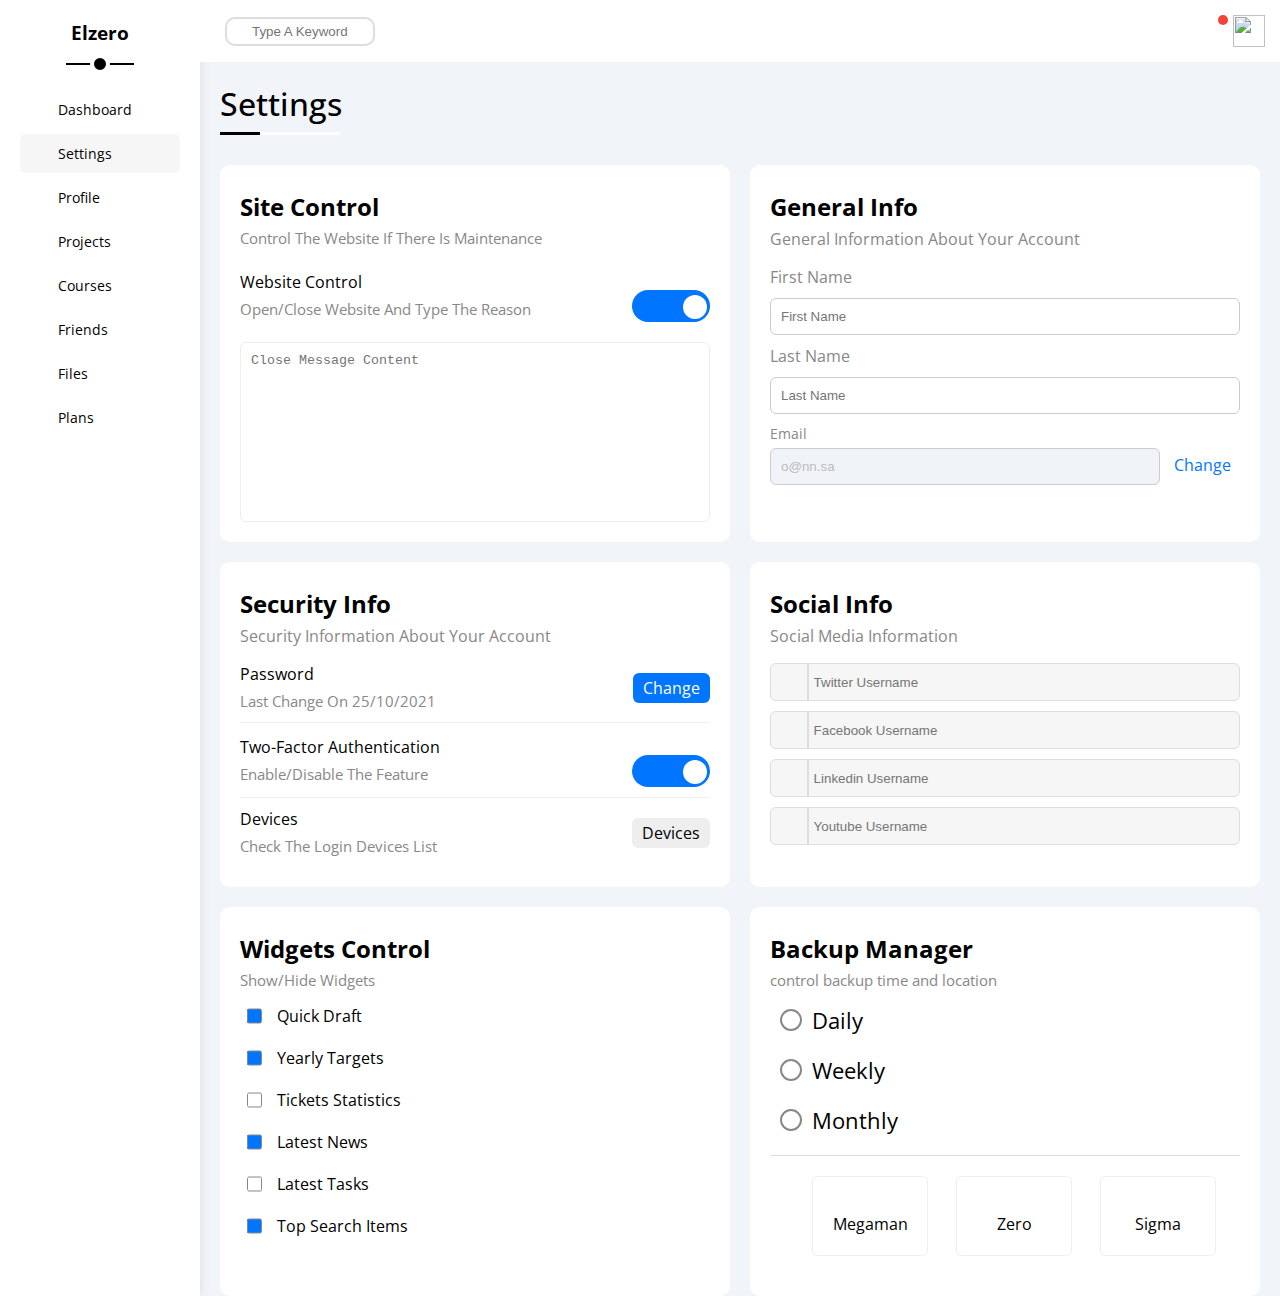
==== settings.html @ 2c856f1b "ADD setting.html" ====
<!DOCTYPE html>
<html lang="en">

<head>
  <meta charset="UTF-8">
  <meta http-equiv="X-UA-Compatible" content="IE=edge">
  <meta name="viewport" content="width=device-width, initial-scale=1.0">
  <!-- Font Awesom Library -->
  <link rel="stylesheet" href="/css/all.min.css">
  <!-- main templet framework file -->
  <link rel="stylesheet" href="/css/framework.css">
  <!-- Rendor All Element Normally -->
  <link rel="stylesheet" href="/css/normaliz_file.css">
  <!-- main templet css file -->
  <link rel="stylesheet" href="/css/style.css">
  <!-- Googl Font  -->
  <link rel="preconnect" href="https://fonts.googleapis.com">
  <link rel="preconnect" href="https://fonts.gstatic.com" crossorigin>
  <link
    href="https://fonts.googleapis.com/css2?family=Open+Sans:wght@300;400;700&family=Work+Sans:wght@200;300;400;500;600;700;800&display=swap"
    rel="stylesheet">

  <title>Dashboard</title>
</head>

<body>
  <!-- Start Page -->
  <div class=" d-flex p-relative bg-eee page">
    <!-- Start Sidebar -->
    <div class=" bg-white p-20 sidebar">
      <h3 class="mt-0 p-relative txt-c ">Elzero</h3>
      <ul>
        <li>
          <a class=" d-flex align-center fs-14 c-black rad-6 p-10" href="index.html">
            <i class="fa-regular fa-chart-bar fa-fw"></i>
            <span class="ml-10">Dashboard</span>
          </a>
        </li>
        <li>
          <a class="active d-flex align-center fs-14 c-black rad-6 p-10" href="settings.html">
            <i class="fa-solid fa-gear fa-fw"></i>
            <span class="ml-10">Settings</span>
          </a>
        </li>
        <li>
          <a class="d-flex align-center fs-14 c-black rad-6 p-10" href="profile.html">
            <i class="fa-regular fa-user fa-fw"></i>
            <span class="ml-10">Profile</span>
          </a>
        </li>
        <li>
          <a class="d-flex align-center fs-14 c-black rad-6 p-10 " href="projects.html">
            <i class="fa-solid fa-diagram-project fa-fw"></i>
            <span class="ml-10">Projects</span>
          </a>
        </li>
        <li>
          <a class="d-flex align-center fs-14 c-black rad-6 p-10" href="courses.html">
            <i class="fa-solid fa-graduation-cap fa-fw"></i>
            <span class="ml-10">Courses</span>
          </a>
        </li>
        <li>
          <a class="d-flex align-center fs-14 c-black rad-6 p-10" href="friends.html">
            <i class="fa-regular fa-circle-user fa-fw"></i>
            <span class="ml-10">Friends</span>
          </a>
        </li>
        <li>
          <a class="d-flex align-center fs-14 c-black rad-6 p-10" href="files.html">
            <i class="fa-regular fa-file fa-fw"></i>
            <span class="ml-10">Files</span>
          </a>
        </li>
        <li>
          <a class="d-flex align-center fs-14 c-black rad-6 p-10" href="plans.html">
            <i class="fa-regular fa-credit-card fa-fw"></i>
            <span class="ml-10">Plans</span>
          </a>
        </li>
      </ul>
    </div>
    <!-- End Sidebar -->
    <!-- Start Contetnt -->
    <div class="flex-1 over-h content-all">
      <div class="bg-white w-full between-flex p-15 over-h head">
        <div class="p-relative ml-10 search">
          <input type="search" class="rad-10" placeholder="Type A Keyword">
        </div>
        <div class="icons d-flex align-center">
          <div class="notification p-relative ">
            <i class="fa-regular fa-bell fa-lg"></i>
          </div>
          <img class="ml-10" src="/images/avatar.png" alt="">
        </div>
      </div>
      <!-- Start Main Heading -->
      <h1 class="p-relative main-heading">settings</h1>
      <!-- End Main Heading -->
      <!-- Start Wrapper  -->
      <div class="d-grid gap-20 settings-page wrapper">
        <!-- Start Site Control -->
        <div class="rad-10 p-20 bg-white site-control">
          <h2 class="mt-5 mb-5 text-cap ">site control</h2>
          <p class="mt-0 c-grey fs-15 mb-20">Control The Website If There Is Maintenance</p>
          <div class="between-flex mb-15">
            <div>
              <span class="d-block text-cap mb-5">website control</span>
              <span class="c-grey text-cap mb-5 fs-15">Open/Close Website And Type The Reason</span>
            </div>
            <div>
              <label for="toggele">
                <input id="toggele" type="checkbox" class="toggele-checkbox" checked>
                <div class="toggele-switch">
                </div>
              </label>
            </div>
          </div>
          <textarea class=" p-10 rad-6 d-block w-full close-message" placeholder="Close Message Content"
            spellcheck="false"></textarea>
          </textarea>
        </div>
        <!-- End Site Control -->
        <!-- Start General Info  -->
        <div class="rad-10 p-20 bg-white general-info ">
          <h2 class="mt-5 mb-5 text-cap">general info </h2>
          <p class="mt-0 c-grey">General Information About Your Account</p>
          <div class="mb-10">
            <label for="first" class="text-cap d-block mb-10 c-grey"> first name</label>
            <input type="text" class="d-block w-full rad-6 p-10 border-ccc" id="first" placeholder="First Name">
          </div>
          <div class="mb-10">
            <label for="last" class="text-cap d-block mb-10 c-grey"> last name</label>
            <input type="text" class="d-block w-full rad-6 p-10 border-ccc" id="last" placeholder="Last Name">
          </div>
          <div>
            <label class="fs-14 c-grey d-block mb-5" for="email">Email</label>
            <input class="email b-none border-ccc p-10 rad-6 w-full mr-10" id="email" type="email" value="o@nn.sa"
              disabled="">
            <a class="c-blue" href="#">Change</a>
          </div>
        </div>
        <!-- End General Info  -->
        <!-- Start Security Info  -->
        <div class="rad-10 p-20 bg-white security">
          <h2 class="mt-5 mb-5 text-cap">security info </h2>
          <p class="mt-0 c-grey">Security Information About Your Account</p>
          <div class="between-flex mb-10 pb-10 bb-eee box">
            <div>
              <span class="d-block mb-5 text-cap">password</span>
              <span class="c-grey text-cap fs-15">Last Change On 25/10/2021</span>
            </div>
            <a href="" class="d-block btn-shap bg-blue c-white text-cap">change</a>
          </div>
          <div class="between-flex mb-10 pb-10 bb-eee box">
            <div>
              <span class="d-block mb-5 text-cap">Two-Factor Authentication</span>
              <span class="c-grey text-cap fs-15">Enable/Disable The Feature</span>
            </div>
            <div>
              <label for="security">
                <input id="security" type="checkbox" class="toggele-checkbox" checked>
                <div class="toggele-switch">
                </div>
              </label>
            </div>
          </div>
          <div class="between-flex pb-10 box">
            <div>
              <span class="d-block mb-5 text-cap">devices</span>
              <span class="c-grey text-cap fs-15">Check The Login Devices List</span>
            </div>
            <a href="" class="d-block btn-shap bg-eee text-cap">devices</a>
          </div>
        </div>
        <!-- End Security Info  -->
        <!-- Start Social Info  -->
        <div class="rad-10 p-20 bg-white social-info">
          <h2 class="mt-5 mb-5 text-cap">social Info</h2>
          <p class="mt-0 c-grey">Social Media Information</p>
          <div class=" d-flex mb-10 box">
            <i class="fa-brands fa-twitter center-flex c-grey"></i>
            <input class="w-full p-5 " type="text" placeholder="Twitter Username">
          </div>
          <div class=" d-flex mb-10 box">
            <i class="fa-brands fa-facebook-f center-flex c-grey"></i>
            <input class="w-full p-5 " type="text" placeholder="Facebook Username">
          </div>
          <div class=" d-flex mb-10 box">
            <i class="fa-brands fa-linkedin center-flex c-grey"></i>
            <input class="w-full p-5 " type="text" placeholder="Linkedin Username">
          </div>
          <div class=" d-flex mb-10 box">
            <i class="fa-brands fa-youtube center-flex c-grey"></i>
            <input class="w-full p-5 " type="text" placeholder="Youtube Username">
          </div>
        </div>
        <!-- End Social Info  -->
        <!-- Start Widgets Control -->
        <div class="rad-10 p-20 bg-white widgets">
          <h2 class="mt-5 mb-5 text-cap">widgets control</h2>
          <p class="mt-0 c-grey fs-15">Show/Hide Widgets</p>
          <div class=" d-flex align-center mb-20 check-box">
            <input class="" type="checkbox" id="quick-draft" checked>
            <label for="quick-draft" class="p-relative ">
              Quick Draft
            </label>
          </div>
          <div class=" d-flex align-center mb-20 check-box">
            <input class="" type="checkbox" id="yearly-targets" checked>
            <label for="yearly-targets" class="p-relative ">
              Yearly Targets
            </label>
          </div>
          <div class=" d-flex align-center mb-20 check-box">
            <input class="" type="checkbox" id="tickets">
            <label for="tickets" class="p-relative ">
              Tickets Statistics
            </label>
          </div>
          <div class=" d-flex align-center mb-20 check-box">
            <input class="" type="checkbox" id="Latest" checked>
            <label for="Latest" class="p-relative ">
              Latest News
            </label>
          </div>
          <div class=" d-flex align-center mb-20 check-box">
            <input class="" type="checkbox" id="Tasks">
            <label for="Tasks" class="p-relative ">
              Latest Tasks
            </label>
          </div>
          <div class=" d-flex align-center mb-20 check-box">
            <input class="" type="checkbox" id="Items" checked>
            <label for="Items" class="p-relative ">
              Top Search Items
            </label>
          </div>
        </div>
        <!-- End Widgets Control -->
        <!-- Start Backup Manager -->
        <div class="rad-10 p-20 bg-white backup">
          <h2 class="mt-5 mb-5 text-cap">backup manager</h2>
          <p class="mt-0 c-grey fs-15">control backup time and location</p>
          <div class=" mb-20 manager-input">
            <input type="radio" id="daily" name="time" >
            <label for="daily" class="p-relative">Daily</label>
          </div>
          <div class="mb-20 manager-input">
            <input type="radio" id="weekly" name="time" >
            <label for="weekly" class="p-relative">Weekly</label>
          </div>
          <div class="bb-ddd pb-20  manager-input">
            <input type="radio" id="monthly" name="time">
            <label for="monthly" class="p-relative">Monthly</label>
          </div>
          <div class="center-flex gap-10 txt-c p-20 servers">
            <input type="radio" name="server" id="server-one">
            <div class=" server">
              <label for="server-one">
                <i class="fa-solid fa-server d-block mb-10"></i>
                Megaman
              </label>
            </div>
            <input type="radio" name="server" id="server-two">
            <div class="  server">
              <label for="server-two">
                <i class="fa-solid fa-server d-block mb-10"></i>
                Zero
              </label>
            </div>
            <input type="radio" name="server" id="server-three">
            <div class="server">
              <label for="server-three">
                <i class="fa-solid fa-server d-block mb-10"></i>
                Sigma
              </label>
            </div>
          </div>
        </div>
        <!-- End Backup Manager -->
      </div>
      <!-- End Wrapper  -->
    </div>
  </div>
  <!-- End Contetnt -->
  <!-- End Page -->
</body>

</html>
---- css/framework.css ----
:root {
  --main-transition: 0.3s;
  --fa-style-family-classic: "Font Awesome 5 Free";
  --blue-color: #0075ff;
  --blue-alt-color: #0d69d5;
  --orange-color: #f59e0b;
  --green-color: #22c55e;
  --red-color: #f44336;
  --grey-color: #888;
}
/* Start box */
.d-flex {
  display: flex;
}
.align-center {
  align-items: center;
}
.space-between {
  justify-content: space-between;
}
.f-wrap {
  flex-wrap: wrap;
}
.flex-1 {
  flex: 1;
}
.flex-2 {
  flex: 2;
}
.d-grid {
  display: grid;
}
.gap-20 {
  gap: 20px;
}
.gap-10 {
  gap: 10px;
}
.d-block {
  display: block;
}
@media(max-width: 767px) {
  .block-mobile {
    display: block;
  }
}

/* End box */
/* Start padding + margin */
.p-5 {
  padding: 5px;
}
.p-10 {
  padding: 10px;
}
.p-15 {
  padding: 15px;
}
.p-20 {
  padding: 20px;
}
.pt-10 {
  padding-top: 10px;
}
.pt-0 {
  padding-top: 0;
}
.pb-10 {
  padding-bottom: 10px;
}
.pb-20 {
  padding-bottom: 20px;
}
.pl-15 {
  padding-left: 15px;
}
.pl-10 {
  padding-left: 10px;
}
.pl-20 {
  padding-left: 20px;
}
.pl-30 {
  padding-left: 30px;
}
.m-0 {
  margin: 0;
}
.m-5 {
  margin: 5px;
}
.m-10 {
  margin: 10px;
}
.m-20 {
  margin: 20px;
}
.mt-0 {
  margin-top: 0;
}
.mt-5 {
  margin-top: 5px;
}
.mt-10 {
  margin-top: 10px;
}
.mt-20 {
  margin-top: 20px;
}
.mr-10 {
  margin-right: 10px;
}
.mb-5 {
  margin-bottom: 5px;
}
.mb-10 {
  margin-bottom: 10px;
}
.mb-20 {
  margin-bottom: 20px;
}
.ml-5 {
  margin-left: 5px;
}
.ml-10 {
  margin-left: 10px;
}
.ml-20 {
  margin-left: 20px;
}
/* End padding + margin */
/* Start color  */
.bg-white {
  background-color: white;
}
.bg-eee {
  background-color: #eee;
}
.bg-blue {
  background-color: var(--blue-color);
}
.bg-red {
  background-color: var(--red-color);
}
.bg-orange {
  background-color: var(--orange-color);
}
.bg-green {
  background-color: var(--green-color);
}
.c-black {
  color: black
}
.c-white {
  color: white;
}
.c-grey {
  color: var(--grey-color);
}
.c-blue {
  color: var(--blue-color);
}
.c-green {
  color: var(--green-color)
}
.c-orange {
  color: var(--orange-color);
}
.c-red {
  color: var(--red-color);
}
/* End color  */
/* Start Width & Height */
.w-full {
  width: 100%;
}
.w-fit {
  width: fit-content
}
.over-h {
  overflow: hidden;
}
/* End Width & Height */
/* Start position */
.p-relative {
  position: relative;
}
.p-absolute {
  position: absolute;
}
/* End position */
/* Start Font */
.fs-14 {
  font-size: 14px;
}
.fs-20 {
  font-size: 20px;
}
.fw-n {
  font-weight: normal;
}
.fw-bold {
  font-weight: bold;
}
/* End Font */
/* Start Border  */
.b-none {
  border: none;
}
.border-ccc {
  border: 1px solid #ccc;
}
.bt-eee {
  border-top: 1px solid #eee;
}
.bl-blue {
  border-left: 1px solid var(--blue-color);
}
.bl-green {
  border-left: 1px solid var(--green-color);
}
.bl-orange {
  border-left: 1px solid var(--orange-color);
}
.bl-red {
  border-left: 1px solid var(--red-color);
}
.bb-ddd {
  border-bottom: 1px solid #ddd;
}
.bb-eee {
  border-bottom: 1px solid #eee;
}
.rad-6 {
  border-radius: 6px;
}
.rad-10 {
  border-radius: 10px;
}
.rad-half {
  border-radius: 50%;
}
/* End Border  */
/* Start Text  */
.fs-15 {
  font-size: 15px;
}
.fs-13 {
  font-size: 13px;
}
.txt-c {
  text-align: center;
}
@media(max-width: 767px) {
  .txt-c-mobile {
    text-align: center;
  }
}
.txt-r {
  text-align: right;
}
.text-cap {
  text-transform: capitalize;
}
/* End Text  */
/* Start Component */
.btn-shap {
  padding: 4px 10px;
  border-radius: 6px;
}
.between-flex {
  display: flex;
  align-items: center;
  justify-content: space-between;
}
.center-flex {
  display: flex;
  align-items: center;
  justify-content: center;
}
.toggele-checkbox {
  -webkit-appearance: none;
  appearance: none;
}
.toggele-switch {
  margin: auto;
  width: 78px;
  height: 32px;
  position: relative;
  border-radius: 16px;
  background-color: #eee;
  transition: var(--main-transition);
}
.toggele-checkbox:checked + .toggele-switch {
  background-color: var(--blue-color);
}
.toggele-switch::before,
.toggele-checkbox:checked + .toggele-switch::before {
  font-family: var(--fa-style-family-classic);
  position: absolute;
  font-weight: 900;
  display: flex;
  justify-content: center;
  align-items: center;
  border-radius: 12px;
  height: 24px;
  width: 24px;
  bottom: 3px;
  transition: var(--main-transition);
}
.toggele-switch::before {
  content: "\f00d";
  left: 3px;
  bottom: 3px;
  background-color: white;
  color: #777;
}
.toggele-checkbox:checked + .toggele-switch::before {
  content: "\f00c";
  left: calc(100% - 27px );
  color: var(--blue-color);
  background-color: white;
}
/* End Component */
---- css/style.css ----
:root {
    --main-transition: 0.3s;
    --fa-style-family-classic: "Font Awesome 5 Free";
    --blue-color: #0075ff;
    --blue-alt-color: #0d69d5;
    --orange-color: #f59e0b;
    --green-color: #22c55e;
    --red-color: #f44336;
    --grey-color: #888;
}

* {
    box-sizing: border-box;
    -webkit-box-sizing: border-box;
    -moz-box-sizing: border-box;
}

a {
    text-decoration: none;
    color: black;
}

ul {
    list-style-type: none;
    padding: 0;
}

::-webkit-scrollbar {
    width: 15px;
}

::-webkit-scrollbar-track {
    background-color: white;
}

::-webkit-scrollbar-thumb {
    background-color: var(--blue-color);
}

::-webkit-scrollbar-thumb:hover {
    background-color: var(--blue-alt-color);
}

*:focus {
    outline: none;
}

body {
    font-family: "Open Sans", sans-serif;
    margin: 0;
}

html {
    scroll-behavior: smooth;
}

.page {
    background-color: #f1f5f9;
    min-height: 100vh;
}

.main-heading {
    margin: 20px 20px 40px;
    text-transform: capitalize;
    font-weight: 500;
}

.main-heading::before,
.main-heading::after {
    content: "";
    position: absolute;
    height: 3px;
    bottom: -10px;
    left: 0;
}

.main-heading::before {
    background-color: white;
    width: 120px;
}

.main-heading::after {
    background-color: black;
    width: 40px;
}

.page {
    background-color: #f1f5f9;
}

/* End Conponant */
/* Start Sidebar */
.sidebar {
    width: 200px;
    box-shadow: 0 0 10px #ddd;
}

.sidebar>h3 {
    margin-bottom: 45px;
    text-transform: capitalize;
}

.sidebar>h3::before,
.sidebar>h3::after {
    content: "";
    position: absolute;
    left: 50%;
    transform: translateX(-50%);
    background-color: black;
}

.sidebar>h3::before {
    width: 68px;
    height: 2px;
    bottom: -20px;
}

.sidebar>h3::after {
    width: 12px;
    height: 12px;
    border-radius: 50%;
    border: 4px solid white;
    bottom: -29px;
}

.sidebar ul li a {
    margin-bottom: 5px;
    transition: var(--main-transition);
}

.sidebar ul li a:hover,
.sidebar ul li a.active {
    background-color: #f6f6f6;
}

@media (max-width: 767px) {
    .sidebar {
        width: 58px;
        padding: 10px;
    }

    .sidebar>h3 {
        font-size: 13px;
        margin-bottom: 15px;
    }

    .sidebar>h3::before,
    .sidebar>h3::after {
        display: none;
    }

    .sidebar ul li a span {
        display: none;
    }

}

/* End Sidebar */
/* Start Content */
/* @media (max-width: 767px) {
    .content-all {
        margin: 10px;
    }
} */

.head .search::before {
    font-family: var(--fa-style-family-classic);
    content: "\f002";
    position: absolute;
    font-weight: 900;
    font-size: 13px;
    color: var(--grey-color);
    left: 10px;
    top: 50%;
    transform: translateY(-50%);
}

.head .search input {
    border: 2px solid #ddd;
    padding: 5px;
    width: 150px;
    padding-left: 25px;
    transition: var(--main-transition);
}

.head .search input:focus {
    width: 200px;
}

.head .search input:focus::placeholder {
    opacity: 0;
}

.icons .notification::before {
    content: "";
    position: absolute;
    width: 10px;
    height: 10px;
    background-color: var(--red-color);
    border-radius: 50%;
    right: -5px;
    top: -5px;
}

.head .icons img {
    width: 32px;
    height: 32px;
}

.wrapper {
    grid-template-columns: repeat(auto-fill, minmax(450px, 1fr));
    margin-left: 20px;
    margin-right: 20px;
}

@media (max-width: 767px) {
    .wrapper {
        grid-template-columns: minmax(200px, 1fr);
        margin-left: 10px;
        margin-right: 10px;
        gap: 10px;
    }
}

@media(max-width: 767px) {
    .welcome .intro img {
        display: none;
    }

    .welcome .body>div {
        margin-bottom: 10px;
    }
}

.welcome .intro img {
    width: 200px;
    margin-bottom: -10px;
}

.welcome>img {
    width: 60px;
    height: 60px;
    margin: -30px 0 0 20px;
    border-radius: 50%;
}

.welcome .viset a {
    margin-left: auto;
    transition: var(--main-transition);
}

.welcome .viset a:hover {
    background-color: var(--blue-alt-color);
}

/* Start Quick Draft */
.quick-draft textarea {
    resize: none;
    height: 180px;
}

.quick-draft .save {
    transition: var(--main-transition);
    margin-left: auto;
}

.quick-draft .save:hover {
    background-color: var(--blue-alt-color);
}

/* End Quick Draft */
/* Start Targets */
.targets .blue>span {
    margin-right: 10px;
    width: 80px;
    height: 80px;
    background-color: rgba(0, 119, 255, 0.196);
}

.targets .orange>span {
    margin-right: 10px;
    width: 80px;
    height: 80px;
    background-color: rgba(245, 158, 11, 0.196);
}

.targets .green>span {
    margin-right: 10px;
    width: 80px;
    height: 80px;
    background-color: rgba(34, 197, 94, 0.196);
}

.targets .blue .info .progress {
    background-color: rgba(0, 119, 255, 0.196);
    height: 3px;
}

.targets .orange .info .progress {
    background-color: rgba(245, 158, 11, 0.196);
    height: 3px;
}

.targets .green .info .progress {
    background-color: rgba(34, 197, 94, 0.196);
    height: 3px;
}

.targets .info .progress>span {
    height: 3px;
    left: 0;
    top: 0;
}

.targets .info .progress>span span {
    top: -35px;
    right: 0;
    transform: translateX(50%);
    padding: 2px 3px;
}

.targets .info .progress>span span::before {
    content: "";
    position: absolute;
    border: 5px solid transparent;

    left: 50%;
    transform: translateX(-50%);
    bottom: -8px;
}

.targets .blue .info .progress>span span::before {
    border-top-color: var(--blue-color);
}

.targets .orange .info .progress>span span::before {
    border-top-color: var(--orange-color);
}

.targets .green .info .progress>span span::before {
    border-top-color: var(--green-color);
}

/* End Targets */
/* Start Tickets */
.tickets .box {
    width: calc(50% - 10px);
    border: 1px solid #ccc;
}

@media (max-width: 767px) {
    .tickets .box {
        width: 100%;
    }
}

/* End Tickets */
/*  Start Latest Ne */
.latest .news-row img {
    width: 100px;
}

@media (max-width: 767px) {
    .news-row {
        display: block;
        text-align: center;
    }

    .latest .news-row img {
        margin-bottom: 10px;
    }

    .latest .news-row .deatils {
        margin-bottom: 10px;
    }
}

/*  End Latest Ne */
/* Start Latest Tasks */
.tasks .task:nth-child(5) {
    opacity: 0.3;
}

.tasks .task:nth-child(5) .info {
    text-decoration: line-through;
}

.tasks .task .delete {
    transition: var(--main-transition);
    cursor: pointer;
}

.tasks .task .delete:hover {
    color: var(--red-color);
}

/* End Latest Tasks */
/* Start Lates Uploads */
.uploads .box>img {
    width: 40px;
    margin-right: 10px;
}

/* End Lates Uploads */
/*Start last-projects */
.last-projects .list::before {
    content: "";
    position: absolute;
    height: 80%;
    width: 2px;
    background-color: var(--blue-color);
    left: 5px;
    top: 50%;
    transform: translateY(-50%);
    z-index: 1;
}

.last-projects .list li::before {
    content: "";
    position: absolute;
    width: 14px;
    height: 14px;
    top: 50%;
    left: -24px;
    transform: translate(-50%, -50%);
    border-radius: 50%;
    outline: 2px solid var(--blue-color);
    z-index: 2;

}

.last-projects .list .active::before {
    border: 1px solid white;
    background-color: var(--blue-color);

}

.last-projects .list .work::before,
.last-projects .list li:last-child:before {
    background-color: white;
}

.last-projects .list .work::after {
    content: "";
    position: absolute;
    width: 14px;
    height: 14px;
    top: 50%;
    left: -24px;
    transform: translate(-50%, -50%);
    border-radius: 50%;
    border: 1px solid white;
    background-color: var(--blue-color);
    opacity: 1;
    z-index: 3;
    animation: change-color 0.8s infinite alternate;
}

.last-projects>img {
    position: absolute;
    width: 160px;
    right: 0;
    bottom: 0;
    opacity: 0.1;
}

/*End last-projects */
/* Start reminders */
.reminders .polit {
    width: 20px;
    height: 20px;
    margin-right: 15px;
}

/* End reminders */
/* Start Latest Post */
.latest-post .head>img {
    width: 48px;
    height: 48px;
    margin-right: 15px;
}

.latest-post .info {
    line-height: 1.6;
}

/* End Latest Post */
/* Start Social Media  */
.social-media .twitter i {
    background-color: #1da1f2;
    width: 50px;
    height: 50px;
}

.social-media .twitter {
    background-color: rgb(29 161 242 / 20%);
    color: #1da1f2;

}

.social-media .twitter a {
    background-color: #1da1f2;

}

.social-media .facebook i {
    background-color: #1877f2;
    width: 50px;
    height: 50px;
}

.social-media .facebook {
    background-color: rgb(24 119 242 / 20%);
    color: #1da1f2;

}

.social-media .facebook a {
    background-color: #1877f2;

}

.social-media .youtube i {
    background-color: #ff0000;
    width: 50px;
    height: 50px;
}

.social-media .youtube {
    background-color: rgb(255 0 0 / 20%);
    color: #ff0000;

}

.social-media .youtube a {
    background-color: #ff0000;

}

.social-media .linkedin i {
    background-color: #0077b5;
    width: 50px;
    height: 50px;
}

.social-media .linkedin {
    background-color: rgb(0 119 181 / 20%);
    color: #0077b5;

}

.social-media .linkedin a {
    background-color: #0077b5;

}

/* End Social Media  */
/* Start Table */
.responsive-table {
    overflow-x: auto;

}

.responsive-table table {
    min-width: 1000px;
}

.responsive-table table thead {
    background-color: #eee;

}

.responsive-table table thead tr td {
    padding: 15px;
    width: fit-content;

}

.responsive-table table tbody tr td {
    padding: 10px 10px;
    width: fit-content;
    border-left: 1px solid #eee;
    border-bottom: 1px solid #eee;
}

.responsive-table table tbody tr td:last-child {
    border-right: 1px solid #eee;
}

.responsive-table table tbody tr td:nth-child(5) img {
    width: 32px;
    height: 32px;
    border-radius: 50%;
}

.responsive-table table tbody tr td img:not(:first-child) {
    margin-left: -20px;
}

/* End Table */
/* End Content */
/* Start settinng page */
.settings-page .site-control textarea {
    resize: none;
    height: 180px;
    border: 1px solid #eee;
    margin-top: 20px;
}

.settings-page .general-info input[type="email"] {
    width: calc(100% - 80px);
    display: inline-flex;
}

.settings-page .general-info input[type="email"]:disabled {
    color: #bbb;
    background-color: #f0f4f8;
}

/* Start Scial Info */
.settings-page .social-info .box:focus-within i {
    color: black;
}

.settings-page .social-info .box input {
    background-color: #f6f6f6;
    border: 1px solid #ddd;
    border-top-right-radius: 6px;
    border-bottom-right-radius: 6px;
}

.settings-page .social-info .box i {
    width: 39px;
    background-color: #f6f6f6;
    padding: 10px;
    border-top-left-radius: 6px;
    border-bottom-left-radius: 6px;
    border: 1px solid #ddd;
    transition: var(--main-transition)
}

/* End Scial Info */
/* Start Widgets Control */
.widgets .check-box input[type="checkbox"] {
    -webkit-appearance: none;
    appearance: none;
}

.widgets .check-box input[type="checkbox"]:checked+label::after {
    width: 14px;
    height: 14px;
    transform: translate(-50%, -50%) rotate(1turn);
}

.widgets .check-box label {
    padding-left: 30px;
}

.widgets .check-box label::before {
    content: "";
    position: absolute;
    border-radius: 2px;
    width: 13px;
    height: 13px;
    border: 1px solid var(--grey-color);
    left: 0;
    top: 50%;
    transform: translateY(-50%);
    overflow: hidden;
    z-index: 2;
}

.widgets .check-box label::after {
    font-family: var(--fa-style-family-classic);
    content: "\f00c";
    position: absolute;
    font-weight: 900;
    font-size: 10px;
    display: flex;
    align-items: center;
    justify-content: center;
    border-radius: 1px;
    width: 0;
    height: 0;
    color: white;
    background-color: var(--blue-color);
    left: 7px;
    top: 50%;
    transform: translate(-50%, -50%);
    transition: var(--main-transition);
    z-index: 1;
}

/* End Widgets Control */
/* Start Backup Manager  */
.settings-page .backup .manager-input input {
    -webkit-appearance: none;
    appearance: none;
}

.settings-page .backup .manager-input input:checked+label::after {
    width: 12px;
    height: 12px;
}

.settings-page .backup .manager-input label {
    padding-left: 30px;
    font-size: 22px;
}

.settings-page .backup .manager-input label::before {
    content: "";
    position: absolute;
    height: 12px;
    width: 12px;
    border: 3px solid transparent;
    outline: 2px solid var(--grey-color);
    border-radius: 50%;
    left: 0;
    top: 50%;
    transform: translateY(-50%);
    transition: var(--main-transition);
}

.settings-page .backup .manager-input label::after {
    content: "";
    position: absolute;
    height: 0;
    width: 0;
    border-radius: 50%;
    left: 9px;
    top: 50%;
    transform: translate(-50%, -50%);
    background-color: var(--blue-color);
    transition: var(--main-transition);
}

@media (max-width: 767px) {
    .settings-page .backup .servers {
        flex-direction: column;
    }
}

.settings-page .backup .servers input {
    -webkit-appearance: none;
    appearance: none;
}

.settings-page .backup .servers input:checked+.server {
    border: 2px solid var(--blue-color);
}

.settings-page .backup .servers input:checked+.server label {
    color: var(--blue-color);
}

.settings-page .backup .servers .server {
    border: 1px solid #eee;
    border-radius: 6px;
    width: 27%;
    height: 80px;
    transition: var(--main-transition);
}

@media (max-width: 767px) {
    .settings-page .backup .servers .server {
        width: 100%;
    }
}

.settings-page .backup .servers .server label {
    padding: 10px 20px;
    display: block;
    transition: var(--main-transition);
}

/* End Backup Manager  */
/* End settinng page */
/* Start Profile Page */
@media (max-width: 767px) {
    .profile-page {
        margin: 10px;
    }
}

@media (max-width: 767px) {
    .profile-page .deatels-profile {
        padding: 10px;
    }
}

@media (max-width: 767px) {
    .profile-page .deatels-profile {
        flex-direction: column;
    }
}

.profile-page .deatels-profile .personal-info {
    width: 250px;
    display: flex;
    flex-direction: column;
    justify-content: center;
    align-items: center;
}

.profile-page .deatels-profile .personal-info>img {
    width: 120px;
    height: 120px;
}

.profile-page .deatels-profile .personal-info .progress {
    height: 4px;
    width: 50%;
    margin: 10px auto;
}

.profile-page .deatels-profile .personal-info .progress span {
    position: absolute;
    background-color: var(--blue-color);
    height: 100%;
    left: 0;
    top: 0;

}

@media (min-width: 767px) {
    .profile-page .deatels-profile .setting-info {
        border-left: 1px solid #eee;
    }
}


.profile-page .deatels-profile .setting-info .box:not(:last-child) {
    margin-bottom: 20px;
    padding-bottom: 20px;
    border-bottom: 1px solid #eee;
}

.profile-page .deatels-profile .setting-info .box div {
    gap: 30px;
    flex-wrap: wrap;
    align-items: center;
}

/* Start Other Data */
.profile-page .other-data .latest-activites .latest-box img {
    width: 64px;
    height: 64px;
    margin-right: 10px;
}

@media (max-width: 767px) {
    .profile-page .other-data {
        flex-direction: column;
    }
}

.profile-page .other-data .latest-activites .latest-box .date span {
    margin-left: auto;
    width: fit-content;
}

@media (max-width: 767px) {
    .profile-page .other-data .latest-activites .latest-box {
        flex-direction: column;
        justify-content: center;
        align-items: center;
        text-align: center;
    }

    .profile-page .other-data .latest-activites .latest-box img {
        margin: 0 0 15px 0;
    }

    .profile-page .other-data .latest-activites .latest-box .date span {
        margin-left: none;
        width: 100%;
        text-align: center;
    }
}

/* End Other Data */
/* End Profile Page */
/* Start Projects Page */
.projects-page {
    grid-template-columns: repeat(auto-fill, minmax(500px, 1fr));
}

@media (max-width: 767px) {
    .projects-page {
        grid-template-columns: minmax(200px, 1fr);
        margin-left: 10px;
        margin-right: 10px;
        gap: 10px;
    }
}

.project>span {
    position: absolute;
    right: 15px;
    top: 10px;
}

.project .team {
    padding: 20px 0;
    margin-top: 30px;
    margin-bottom: 10px;
    position: relative;
}

.project .team a {
    position: absolute;
    top: 0;
}

.project .team a:hover {
    z-index: 100;
}

.project .team a:nth-child(2) {
    left: 25px;
}

.project .team a:nth-child(3) {
    left: 50px;
}

.project .team a:nth-child(4) {
    left: 75px;
}

.project .team a:nth-child(5) {
    left: 100px;
}

.project .team a img {
    border-radius: 50%;
    width: 40px;
    border: 3px solid white;
}

.project .do {
    justify-content: flex-end;
    padding: 20px 10px;
    gap: 10px;
    margin: 20px 0;
    border-top: 1px solid #eee;
    border-bottom: 1px solid #eee;
}

@media (max-width: 767px) {
    .project .do {
        flex-direction: column;
        align-items: flex-start;
    }
}

.project .do span {
    padding: 4px 10px;
    border-radius: 6px;
}

@media (max-width: 767px) {
    .project .info {
        flex-direction: column;
    }
}

.project .info .prog {
    width: 260px;
    height: 10px;
    border-radius: 6px;
    position: relative;
}

@media (max-width: 767px) {
    .project .info .prog {
        margin-bottom: 15px;
    }
}

.project .info .prog span {
    position: absolute;
    border-radius: 6px;
    height: 100%;
    left: 0;
    top: 0;
}

/* End Projects Page */
/* Start Courses Pag */
.courses-page {
    grid-template-columns: repeat(auto-fill, minmax(300px, 1fr));
}

@media (max-width: 767px) {
    .courses-page {
        grid-template-columns: minmax(200px, 1fr);
        margin-left: 10px;
        margin-right: 10px;
        gap: 10px;
    }
}

.courses-page .course .intresting {
    max-width: 100%;
}

.courses-page .course>.avatar {
    width: 64px;
    height: 64px;
    border-radius: 50%;
    position: absolute;
    left: 25px;
    top: 25px;
}

.courses-page .course>p {
    padding: 0px 20px;
}

.courses-page .course .info {
    padding: 20px 20px 10px 20px;
    border-top: 1px solid #eee;
    margin-top: 20px;
}

.courses-page .course .info span:first-child {
    position: absolute;
    transform: translate(-50%, -50%);
    left: 50%;
    top: 0;
    padding: 2px 10px;
    border-radius: 6px;
}

/* End Courses Pag */
/* Start Friends Page */
.friends-page {
    grid-template-columns: repeat(auto-fill, minmax(300px, 1fr));
}

@media (max-width: 767px) {
    .friends-page {
        grid-template-columns: repeat(auto-fill, minmax(200px, 1fr));
        gap: 10px;
        margin-left: 10px;
        margin-right: 10px;
    }
}

.friends-page .friend .contact i {
    background-color: #eee;
    padding: 10px;
    font-size: 13px;
    border-radius: 50%;
    color: #666;
    transition: var(--main-transition);
    cursor: pointer;
}

.friends-page .friend .contact i:hover {
    background-color: var(--blue-color);
    color: white;
}

.friends-page .friend .contact+div img {
    width: 100px;
    height: 100px;
    border-radius: 50%;
}

.friends-page .friend .icons {
    padding: 10px 0;
    margin: 10px 0;
    border-top: 1px solid #eee;
    border-bottom: 1px solid #eee;
}

.friends-page .friend .icons div {
    margin: 10px 0;
}

.friends-page .friend .icons .vip {
    text-transform: uppercase;
    position: absolute;
    font-size: 40px;
    right: 0;
    top: 50%;
    transform: translateY(-50%);
    opacity: 0.2;
}
.friends-page .friend .info a {
    font-size: 13px;
    padding: 3px 4px;
}
/* End Friends Page */
/* Start Files Page */
.files-page {
    margin-left: 20px;
    margin-right: 20px;
    align-items: flex-start;
    flex-direction: row-reverse;
}
@media (max-width: 767px) {
    .files-page {
        flex-direction: column;
        align-items: stretch;
    }
}
.files-page .file-info {
    min-width: 260px;
}
.files-page .file-info .file-box {
    border: 1px solid #eee;
    margin-bottom: 10px;
}
.files-page .file-info .file-box > i {
    width: 40px;
    height: 40px;
    margin-right: 10px;
}
.files-page .file-info .file-box:first-of-type > i {
    background-color: rgb(0 117 255 / 20%);
}
.files-page .file-info .file-box:nth-child(3) > i {
    background-color: rgb(34 197 94 / 20%);
}
.files-page .file-info .file-box:nth-child(4) > i {
    background-color: rgb(244 67 54 / 20%);
}
.files-page .file-info .file-box:nth-child(5) > i {
    background-color: rgb(245 158 11 / 20%);
}
.files-page .file-info .upload {
    padding: 7px 10px;
    cursor: pointer;
    margin: auto;
    transition: var(--main-transition);
}
.files-page .file-info .upload:hover {
    background-color: var(--blue-alt-color);
}
.files-page .file-info .upload:hover i {
    animation: go-up 0.8s infinite;
}
.files-page .files-content {
    flex: 1;
    grid-template-columns: repeat(auto-fill, minmax(200px, 1fr));
}
/* @media (max-width: 767px) {
    .files-page .files-content {
        flex: 0;
        grid-template-columns: repeat(auto-fill, minmax(300px, 1fr));
    }
} */
.files-content .file .icon:hover img{
    transform: rotate(6deg);
}
.files-content .file .icon img {
    width: 64px;
    height: 64px;
    margin: 15px 0;
    transition: var(--main-transition);
}
.files-content .file .info {
    border-top: 1px solid #eee;
}
/* End Files Page */
/* Start Animation */
@keyframes change-color {
    0% {
        opacity: 1;
    }

    100% {
        opacity: 0;
    }
}
@keyframes go-up {
    0% , 100% {
        transform: translateY(0);
    }
    50% {
        transform: translateY(-5px);
    }
}
/* End Animation */
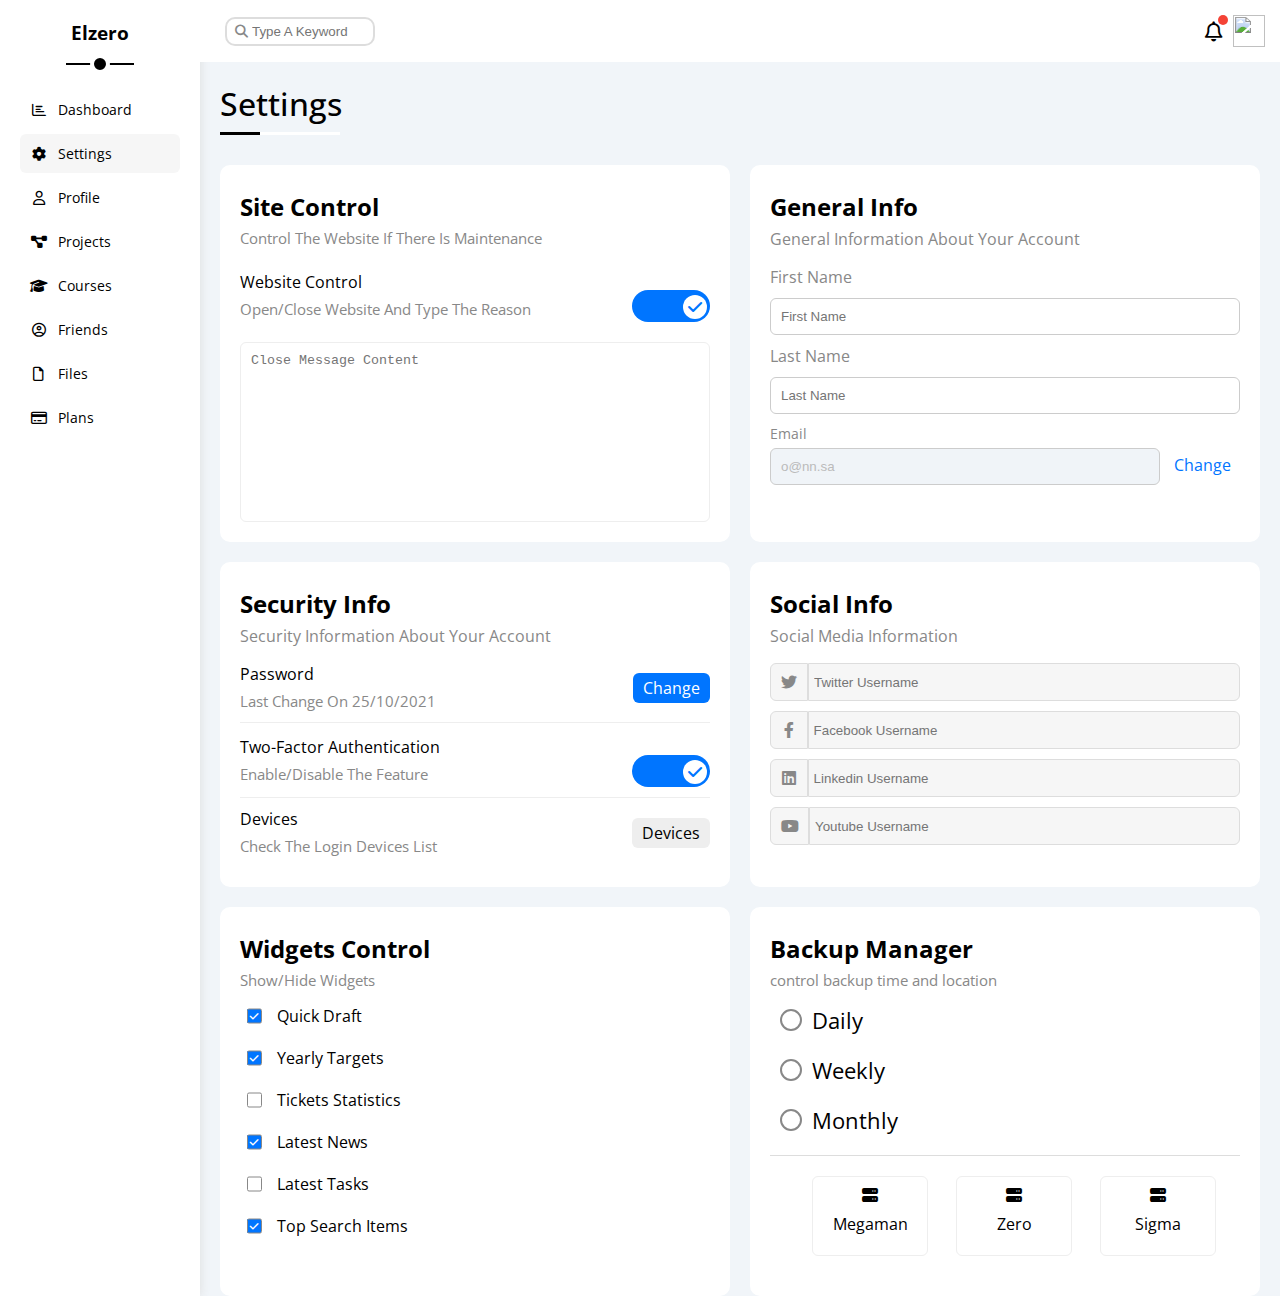
==== commit 7a593271: "ADD courses page" ====
--- a/settings.html
+++ b/settings.html
@@ -19,8 +19,7 @@
   <link
     href="https://fonts.googleapis.com/css2?family=Open+Sans:wght@300;400;700&family=Work+Sans:wght@200;300;400;500;600;700;800&display=swap"
     rel="stylesheet">
-
-  <title>Dashboard</title>
+  <title>settings</title>
 </head>
 
 <body>
--- a/css/style.css
+++ b/css/style.css
@@ -157,11 +157,6 @@
 
 /* End Sidebar */
 /* Start Content */
-/* @media (max-width: 767px) {
-    .content-all {
-        margin: 10px;
-    }
-} */
 
 .head .search::before {
     font-family: var(--fa-style-family-classic);
@@ -1148,12 +1143,7 @@
     flex: 1;
     grid-template-columns: repeat(auto-fill, minmax(200px, 1fr));
 }
-/* @media (max-width: 767px) {
-    .files-page .files-content {
-        flex: 0;
-        grid-template-columns: repeat(auto-fill, minmax(300px, 1fr));
-    }
-} */
+
 .files-content .file .icon:hover img{
     transform: rotate(6deg);
 }
@@ -1185,4 +1175,4 @@
         transform: translateY(-5px);
     }
 }
-/* End Animation */+/* End Animation */
